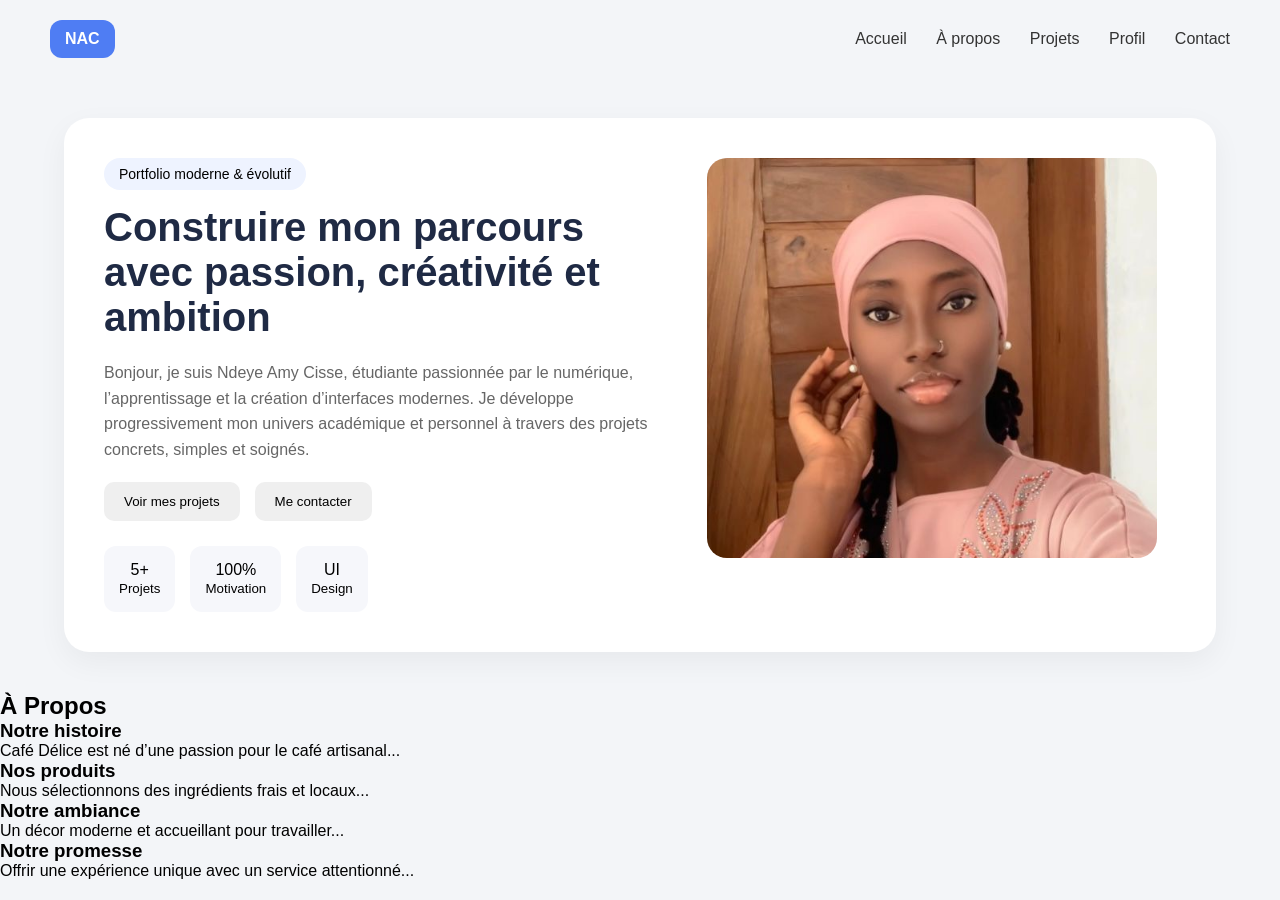
==== travail.html @ 490c7e72 "first commit" ====
<!DOCTYPE html>
<html lang="fr">

<head>
<meta charset="UTF-8">
<meta name="viewport" content="width=device-width, initial-scale=1.0">
<title>Portfolio</title>

<style>


*{
    margin:0;
    padding:0;
    box-sizing:border-box;
    font-family: 'Segoe UI', sans-serif;
}

body{
    background:#f3f5f8;
}

/* HEADER */
header{
    display:flex;
    justify-content:space-between;
    align-items:center;
    padding:20px 50px;
}

.logo{
    background:#4f7df3;
    color:white;
    padding:10px 15px;
    border-radius:12px;
    font-weight:bold;
}

nav a{
    margin-left:25px;
    text-decoration:none;
    color:#333;
}

/* contener */
.contener {
    width:90%;
    margin:40px auto;
    background:white;
    border-radius:25px;
    padding:40px;
    display:grid;
    grid-template-columns:1.2fr 1fr;
    gap:40px;
    box-shadow:0 10px 30px rgba(0,0,0,0.05);
}

/* gauche */
.badge{
    display:inline-block;
    background:#eef3ff;
    padding:8px 15px;
    border-radius:20px;
    font-size:14px;
    margin-bottom:15px;
}

.contener h1{
    font-size:40px;
    color:#1f2a44;
    margin-bottom:20px;
}

.contener p{
    color:#666;
    line-height:1.6;
    margin-bottom:20px;
}

.buttons{
    display:flex;
    gap:15px;
    margin-bottom:25px;
}

.btn{
    padding:12px 20px;
    border-radius:10px;
    border:none;
    cursor:pointer;
    
}

.btn-simple{
    background:#4f7df3;
    color:white;
}

.btn-max{
    background:white;
    border:1px solid #ccc;
    
}

/* para*/
.para{
    display:flex;
    gap:15px;
}

.paras{
    background:#f6f7fb;
    padding:15px;
    border-radius:12px;
    text-align:center;
}

/* Image droite */
.image-box{
    position:relative;
}

.image-box img{
    width:450PX;
    height: 400px;
    border-radius:20px;
    object-fit: cover;
}



</style>
</head>

<body>

<header>
    <div class="logo">NAC</div>

    <nav>
        <a href="#">Accueil</a>
        <a href="#">À propos</a>
        <a href="#">Projets</a>
        <a href="#">Profil</a>
        <a href="#">Contact</a>
    </nav>
</header>

<section class="contener">

<!-- gauche -->
<div>
    <div class="badge"> Portfolio moderne & évolutif</div>

    <h1>Construire mon parcours avec passion, créativité et ambition</h1>

    <p>
        Bonjour, je suis Ndeye Amy Cisse, étudiante passionnée par le numérique,
        l’apprentissage et la création d’interfaces modernes. Je développe progressivement mon univers académique et personnel à travers des projets concrets, simples et soignés.
    </p>

    <div class="buttons">
        <button class="btn simple">Voir mes projets</button>
        <button class="btn max">Me contacter</button>
    </div>

    <div class="para">
        <div class="paras">5+<br><small>Projets</small></div>
        <div class="paras">100%<br><small>Motivation</small></div>
        <div class="paras">UI<br><small>Design</small></div>
    </div>
</div>

<!-- droite -->
<div class="image-box">
    <img src="img/PHOTO AMINA.jpg" alt="ma photo">

   
</div>

</section>

<div class="section">
    <h2>À Propos</h2>
    <div class="cards">
        <div class="card">
            <h3>Notre histoire</h3>
            <p>Café Délice est né d’une passion pour le café artisanal...</p>
        </div>
        <div class="card">
            <h3>Nos produits</h3>
            <p>Nous sélectionnons des ingrédients frais et locaux...</p>
        </div>
        <div class="card">
            <h3>Notre ambiance</h3>
            <p>Un décor moderne et accueillant pour travailler...</p>
        </div>
        <div class="card">
            <h3>Notre promesse</h3>
            <p>Offrir une expérience unique avec un service attentionné...</p>
        </div>
    </div>

</body>
</html>
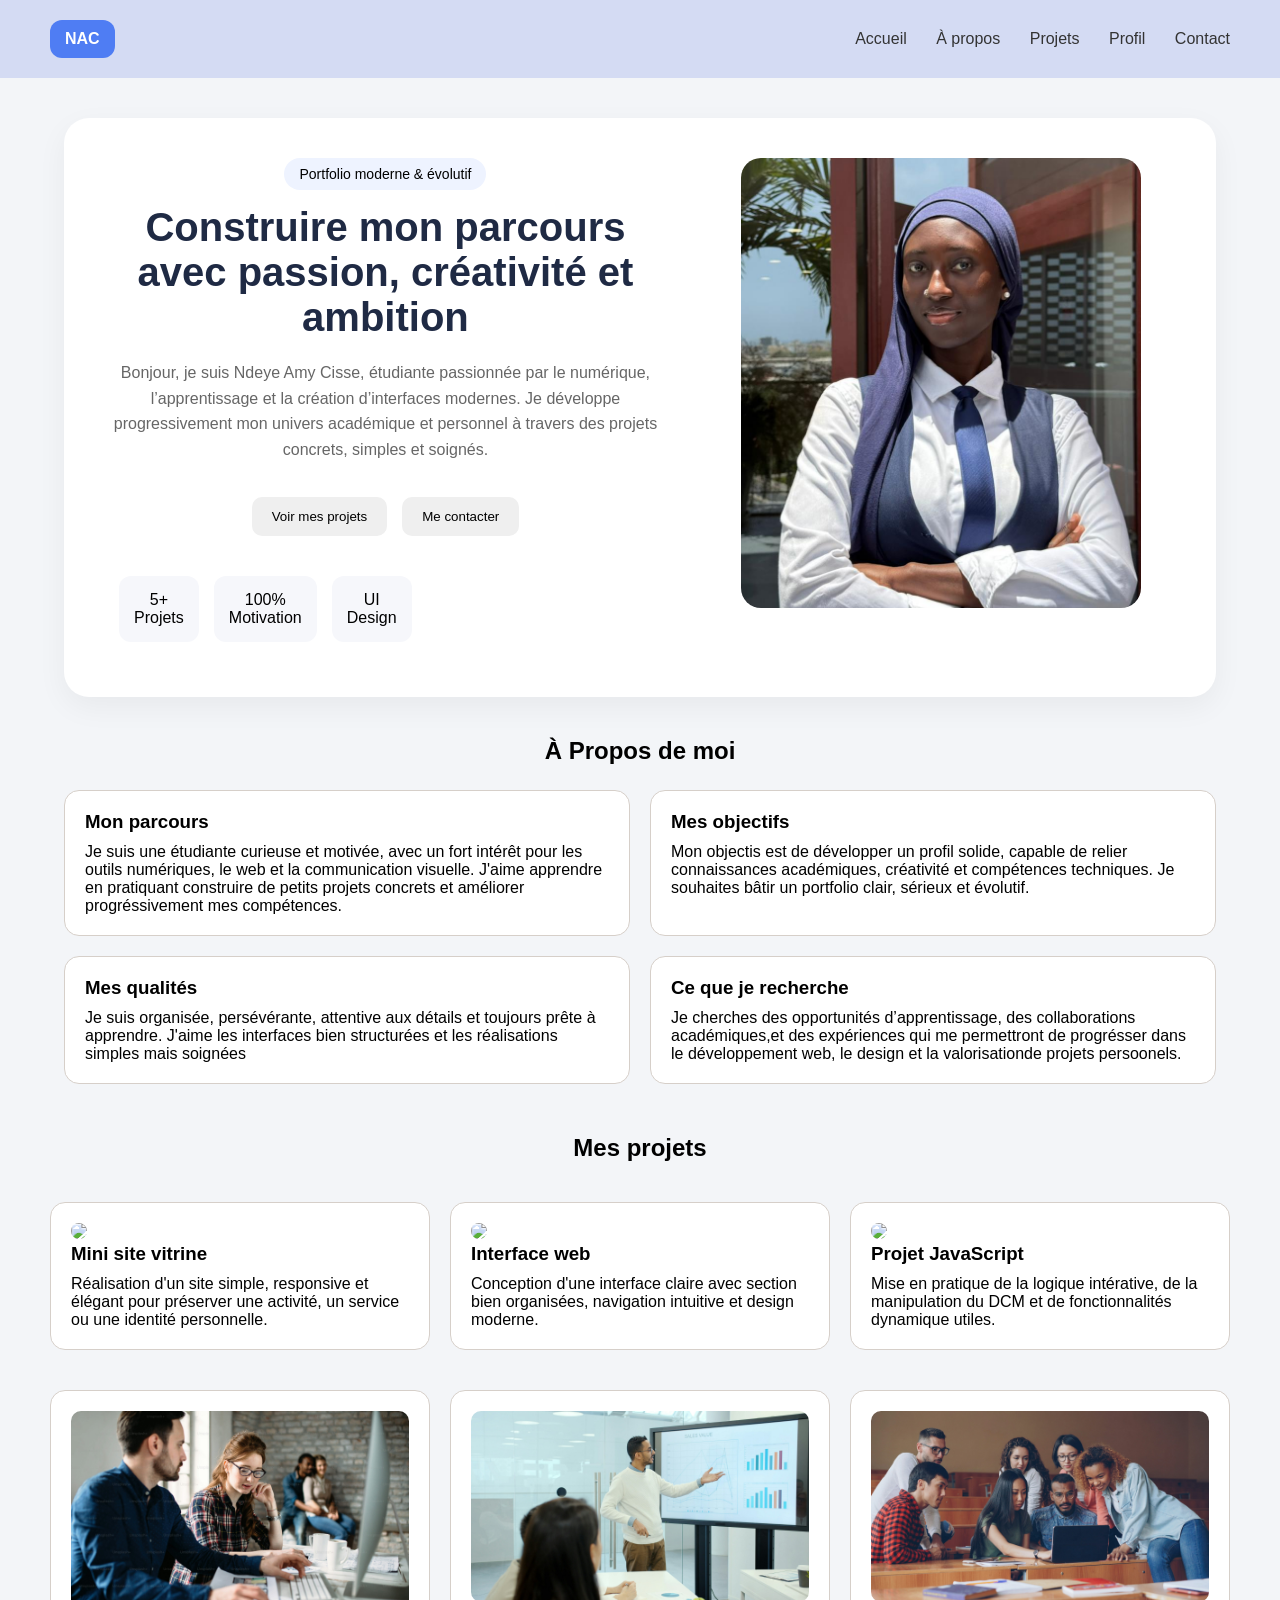
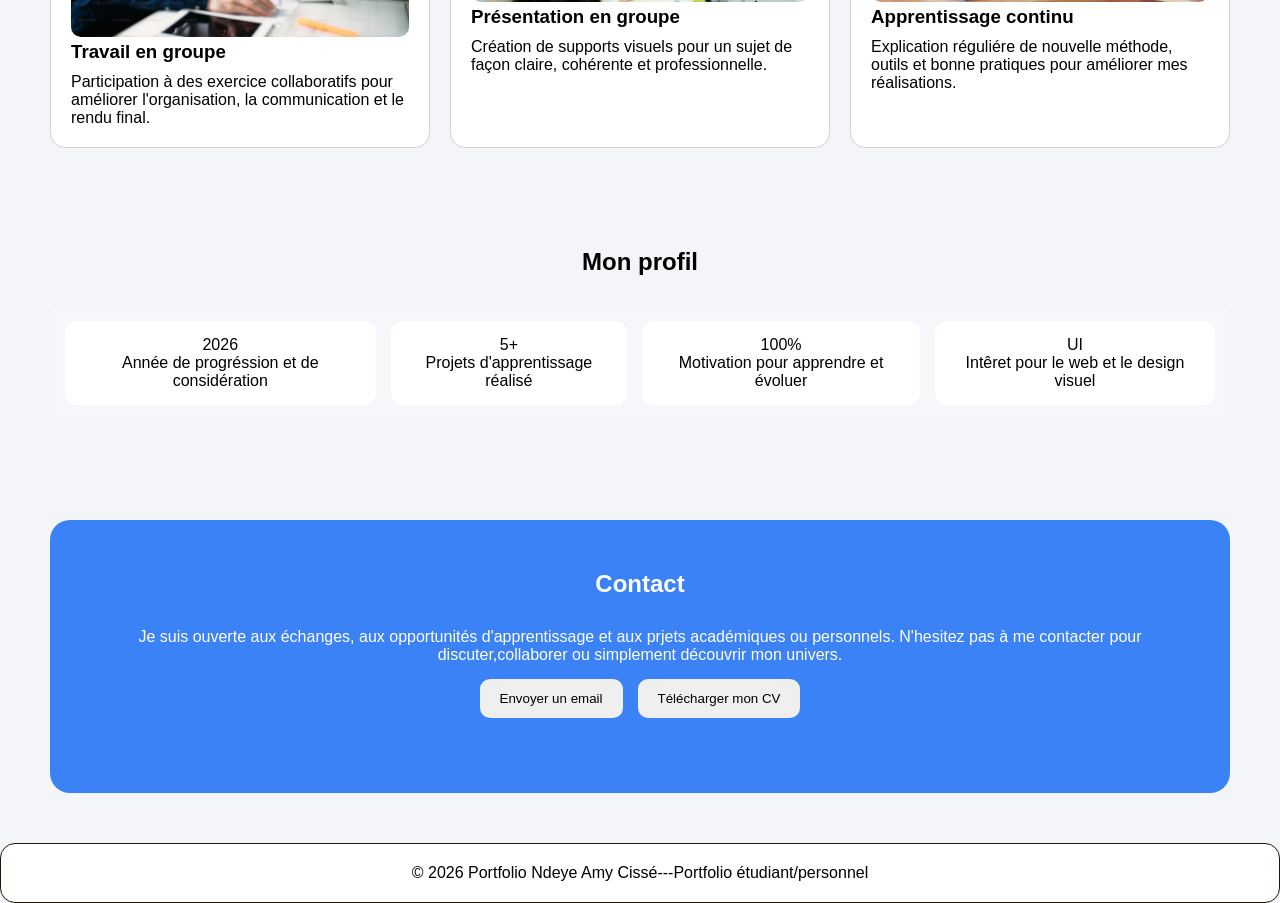
==== commit b8abd260: "changement de...." ====
--- a/travail.html
+++ b/travail.html
@@ -22,6 +22,7 @@
 
 /* HEADER */
 header{
+    background: rgb(212, 219, 243);
     display:flex;
     justify-content:space-between;
     align-items:center;
@@ -121,10 +122,293 @@
 }
 
 .image-box img{
-    width:450PX;
-    height: 400px;
+    width:400PX;
+    height: 450px;
     border-radius:20px;
     object-fit: cover;
+}
+
+/* SECTION */
+.section {
+    width: 90%;
+    margin: auto;
+    text-align: center;
+    margin-top: 40px;
+}
+
+.section h2 {
+    margin-bottom: 25px;
+}
+
+/* CARDS */
+.cards {
+    display: grid;
+    grid-template-columns: repeat(2, 1fr);
+    gap: 20px;
+}
+
+.card {
+    background: white;
+    padding: 20px;
+    border-radius: 12px;
+    border: 1px solid #d6cfc9;
+    text-align: left;
+}
+
+.card h3 {
+    margin-bottom: 10px;
+}
+
+section {
+    text-align: center;
+}
+
+ h1 {
+    font-size: 24px;
+    font-weight: 600;
+    color: #1f2a44;
+    margin-bottom: 30px;
+}
+
+
+
+
+/* SECTIONS */
+
+section {
+
+    padding: 50px;
+
+}
+
+h2 {
+
+    text-align: center;
+
+    margin-bottom: 30px;
+
+}
+
+/* GRID */
+
+.grid {
+
+    display: grid;
+    grid-template-columns: repeat(3, 1fr);
+    flex-wrap: wrap;
+    gap: 20px;
+    margin: 40px auto 0;
+    
+
+}
+
+.projets {
+
+    grid-template-columns: repeat(3, 1fr);
+
+}
+
+.card {
+
+    background: white;
+
+    padding: 20px;
+
+    border-radius: 15px;
+
+}
+
+.card img {
+width: 100%;
+border-radius: 10px;
+
+}
+
+.gridd {
+
+    display: grid;
+
+    grid-template-columns: repeat(2, 1fr);
+    flex-wrap: wrap;
+    gap: 20px;
+    margin: 40px auto 0;
+
+    
+
+}
+
+
+
+.projets {
+
+    grid-template-columns: repeat(3, 1fr);
+
+}
+
+.card {
+
+    background: white;
+
+    padding: 20px;
+
+    border-radius: 15px;
+
+}
+
+.card img {
+width: 100%;
+border-radius: 10px;
+
+}
+section {
+
+    padding: 50px;
+
+}
+
+
+/* para*/
+.paras{
+    display:flex;
+    gap:15px;
+}
+
+.para{
+    background:white;
+    padding:15px;
+    border-radius:12px;
+    text-align:center;
+}
+
+    
+
+/* CONTACT */
+.contact{
+  background:#3b82f6;
+  color:white;
+  text-align:center;
+  border-radius:20px;
+  margin:50px;
+}
+
+
+.buttons{
+    display:flex;
+    justify-content: center;
+    gap:15px;
+    margin-bottom:25px;
+}
+
+.btn{
+    margin-top: 15px;
+    padding:12px 20px;
+    border-radius:10px;
+    border:none;
+    cursor:pointer;
+   
+    
+    
+}
+
+.btn-gauche{
+    
+    background:#4f7df3;
+    color:white;
+    
+
+}
+
+.btn-droite{
+    
+    background:white;
+    border:1px solid #ccc;
+    
+    
+    
+}
+
+
+/* FOOTER */
+footer{
+    background: white;
+  text-align:center;
+  padding:20px;
+  border: 1px solid rgb(36, 21, 3);
+  border-radius: 15px;
+}
+
+/* TABLETTE */
+@media (max-width: 992px){
+
+  header{
+    flex-direction: column;
+    align-items: center;
+  }
+
+  nav{
+    margin-top:10px;
+  }
+
+  .hero{
+    flex-direction: column;
+    text-align: center;
+  }
+
+  .hero img{
+    margin-top:20px;
+    width:200px;
+  }
+
+}
+
+
+/* MOBILE */
+@media (max-width: 600px){
+
+  header{
+    padding:20px;
+  }
+
+  nav a{
+    display:block;
+    margin:10px 0;
+  }
+
+  .hero{
+    padding:30px 20px;
+  }
+
+  .hero h1{
+    font-size:22px;
+  }
+
+  .hero p{
+    font-size:14px;
+  }
+
+  .buttons{
+    display:flex;
+    flex-direction: column;
+    gap:10px;
+  }
+
+  .buttons button{
+    width:100%;
+  }
+
+  section{
+    padding:30px 20px;
+  }
+
+  .grid{
+    grid-template-columns:1fr;
+  }
+
+  .contact{
+    margin:20px;
+    padding:30px 20px;
+  }
+
 }
 
 
@@ -165,41 +449,123 @@
     </div>
 
     <div class="para">
-        <div class="paras">5+<br><small>Projets</small></div>
-        <div class="paras">100%<br><small>Motivation</small></div>
-        <div class="paras">UI<br><small>Design</small></div>
+        <div class="paras">5+<br>Projets</div>
+        <div class="paras">100%<br>Motivation</div>
+        <div class="paras">UI<br>Design</div>
     </div>
 </div>
 
 <!-- droite -->
 <div class="image-box">
-    <img src="img/PHOTO AMINA.jpg" alt="ma photo">
+    <img src="photo minatou.jpeg" alt="ma photo">
 
    
 </div>
 
+
+
 </section>
 
+<!-- A PROPOS -->
+
 <div class="section">
-    <h2>À Propos</h2>
+    <h2>À Propos de moi</h2>
     <div class="cards">
         <div class="card">
-            <h3>Notre histoire</h3>
-            <p>Café Délice est né d’une passion pour le café artisanal...</p>
-        </div>
-        <div class="card">
-            <h3>Nos produits</h3>
-            <p>Nous sélectionnons des ingrédients frais et locaux...</p>
-        </div>
-        <div class="card">
-            <h3>Notre ambiance</h3>
-            <p>Un décor moderne et accueillant pour travailler...</p>
-        </div>
-        <div class="card">
-            <h3>Notre promesse</h3>
-            <p>Offrir une expérience unique avec un service attentionné...</p>
-        </div>
-    </div>
+            <h3>Mon parcours</h3>
+            <p>Je suis une étudiante curieuse et motivée, avec un fort intérêt pour les outils numériques, le web et la communication visuelle. J'aime apprendre en pratiquant construire de petits projets concrets et améliorer progréssivement mes compétences.</p>
+        </div>
+        <div class="card">
+            <h3>Mes objectifs</h3>
+            <p>Mon objectis est de développer un profil solide, capable de relier connaissances académiques, créativité et compétences techniques. Je souhaites bâtir un portfolio clair, sérieux et évolutif.</p>
+        </div>
+        <div class="card">
+            <h3>Mes qualités</h3>
+            <p>Je suis organisée, persévérante, attentive aux détails et toujours prête à apprendre. J'aime les interfaces bien structurées et les réalisations simples mais soignées</p>
+        </div>
+        <div class="card">
+            <h3>Ce que je recherche</h3>
+            <p>Je cherches des opportunités d’apprentissage, des collaborations académiques,et des expériences qui me permettront de progrésser dans le développement web, le design et la valorisationde projets persoonels.</p>
+        </div>
+    </div>
+</div>
+
+<!-- PROJETS -->
+<section id="projets">
+    <h2>Mes projets</h2>
+
+    <div class="grid projets">
+        <div class="card">
+            <img src="https://images.unsplash.com/photo-1519389950473-47ba0277781c">
+            <h3>Mini site vitrine</h3>
+            <p>Réalisation d'un site simple, responsive et élégant pour préserver une activité, un service ou une identité personnelle.</p>
+        </div>
+
+        <div class="card">
+            <img src="https://images.unsplash.com/photo-1498050108023-c5249f4df085">
+            <h3>Interface web</h3>
+            <p>Conception d'une interface claire avec section bien organisées, navigation intuitive et design moderne.</p>
+        </div>
+
+        <div class="card">
+            <img src="https://images.unsplash.com/photo-1555066931-4365d14bab8c">
+            <h3>Projet JavaScript</h3>
+            <p>Mise en pratique de la logique intérative, de la manipulation du DCM et de fonctionnalités dynamique utiles.</p>
+        </div>
+    </div>
+
+    <div class="grid projets">
+        <div class="card">
+            <img src="image travail.jpg" alt="photooo">
+            <h3>Travail en groupe</h3>
+            <p>Participation à des exercice collaboratifs pour améliorer l'organisation, la communication et le rendu final.</p>
+        </div>
+
+        <div class="card">
+            <img src="image presentation.jpg" alt="mon imgage">
+            <h3>Présentation en groupe</h3>
+            <p>Création de supports visuels pour un sujet de façon claire, cohérente et professionnelle.</p>
+        </div>
+
+        <div class="card">
+            <img src="image apprentissage.jpg" alt="photooooo im">
+            <h3>Apprentissage continu</h3>
+            <p>Explication réguliére de nouvelle méthode, outils et bonne pratiques pour améliorer mes réalisations.</p>
+        </div>
+    </div>
+</section>
+
+<section id="profil">
+    <h2>Mon profil</h2>
+
+
+
+    
+
+    <div class="paras">
+        <div class="para">2026 <br>Année de progréssion et de considération</div>
+        <div class="para">5+<br>Projets d'apprentissage réalisé</div>
+        <div class="para">100%<br>Motivation pour apprendre et évoluer</div>
+        <div class="para">UI<br>Intêret pour le web et le design visuel</div>
+    </div>
+</div>
+    </section>
+
+
+<section class="contact">
+  <h2>Contact</h2>
+  <p>Je suis ouverte aux échanges, aux opportunités d'apprentissage et aux prjets académiques ou personnels. N'hesitez pas à me contacter pour discuter,collaborer ou simplement découvrir mon univers.</p>
+  <div class="buttons">
+        <button class="btn gauche">Envoyer un email</button>
+        <button class="btn droite">Télécharger mon CV</button>
+    </div>
+
+  
+</section>
+
+<footer>
+  <p>© 2026 Portfolio Ndeye Amy Cissé---Portfolio étudiant/personnel</p>
+</footer>
 
 </body>
 </html>
